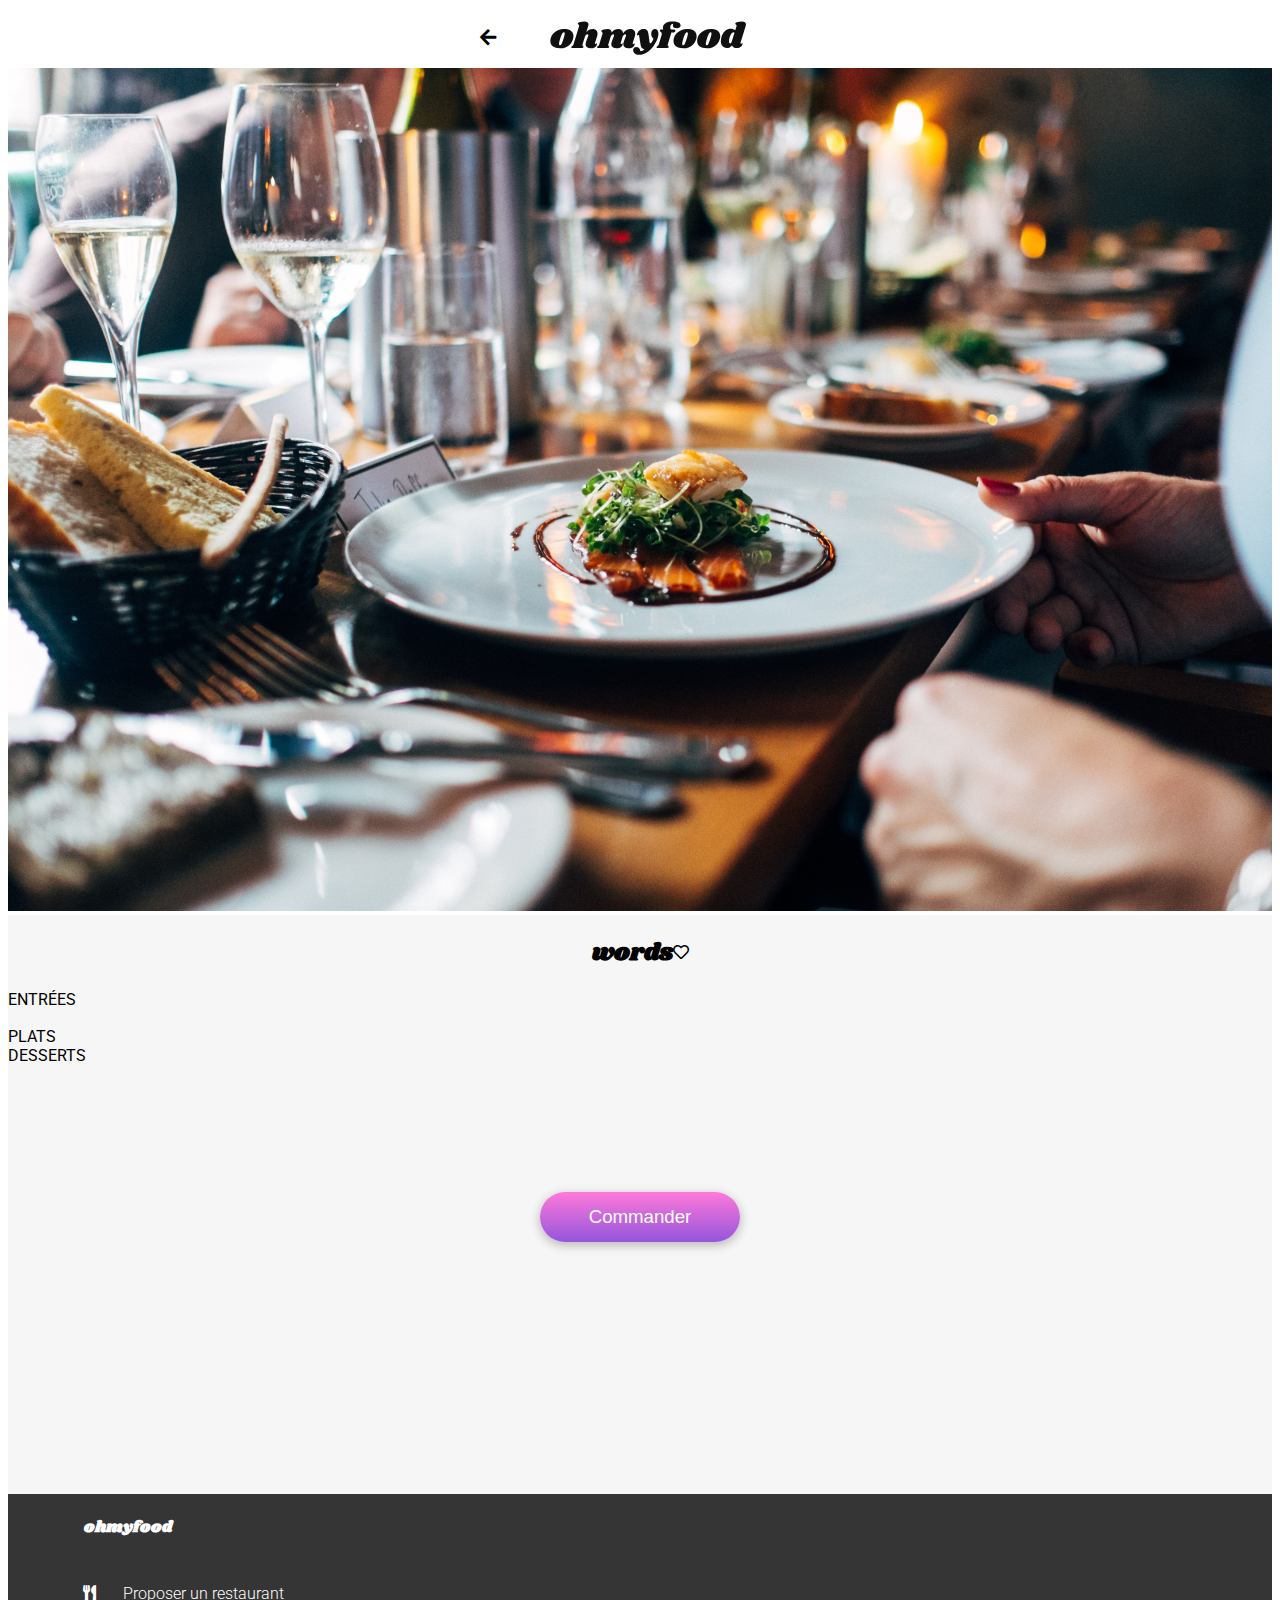
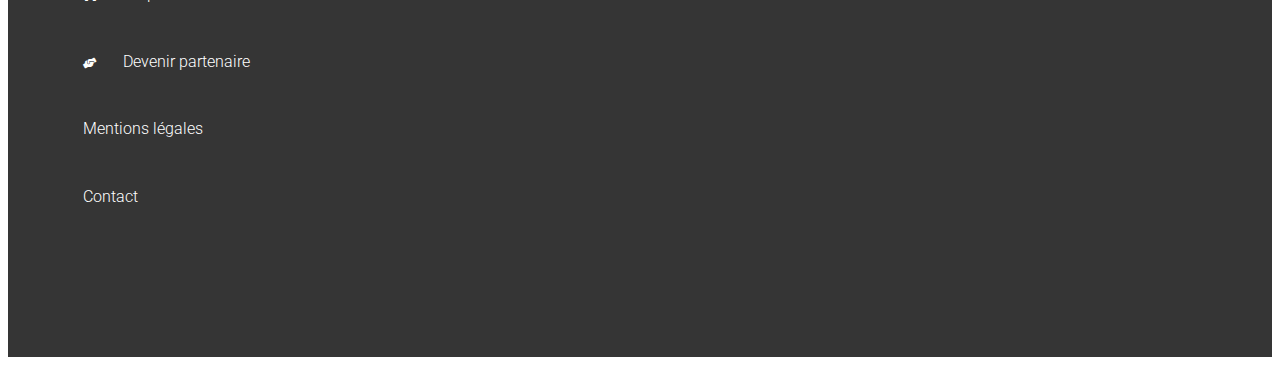
==== menu1.html @ 3f7f457a "html" ====
<!DOCTYPE html>
<html lang="en">
<head>
    <meta charset="UTF-8">
    <meta http-equiv="X-UA-Compatible" content="IE=edge">
    <meta name="viewport" content="width=device-width, initial-scale=1.0">
    <link rel="stylesheet" href="menu.css">
    <link rel="stylesheet" href="https://cdnjs.cloudflare.com/ajax/libs/font-awesome/5.15.4/css/all.min.css"
    integrity="sha512-1ycn6IcaQQ40/MKBW2W4Rhis/DbILU74C1vSrLJxCq57o941Ym01SwNsOMqvEBFlcgUa6xLiPY/NS5R+E6ztJQ=="
    crossorigin="anonymous" referrerpolicy="no-referrer" />
    <link rel="preconnect" href="https://fonts.googleapis.com"> 
    <title>Document</title>
</head>
<body>
    <header>
        <div class="head">
            <div class="return">
                <a href="index.html">
                <i class="fas fa-arrow-left i_return"></i>
                </a>
            </div>
            <img src="logo/ohmyfood@2x.svg" alt="oh my food logo">
        </div>
    </header>
    <main class="main_cont">
        <section class="menu_img">
            <img class="photo_gal" src="restaurants/jay-wennington-N_Y88TWmGwA-unsplash.jpg"/>
        </section>
        <section class="resto_menu">
            <div class="menu_header">
                <h2>words</h2>
                <i class="far fa-heart like"></i>
            </div>
            <div class="star holder">
                <div class="header">
                    ENTRÉES
                </div>
                <div class="card_hold">
                    <div class="card">
                        <h3> </h3>
                    </div>
                    <div class="card">

                    </div>
                    <div class="card">

                    </div>
                </div>
            </div>
            <div class="plats holder">
                <div class="header">
                    PLATS
                </div>
                <div class="card_hold">
                    <div class="card">

                    </div>
                    <div class="card">

                    </div>
                    <div class="card">
                        
                    </div>
                </div>
            </div>
            <div class="dess holder">
                <div class="header">
                    DESSERTS
                </div>
                <div class="card_hold">
                    <div class="card">

                    </div>
                    <div class="card">

                    </div>
                    <div class="card">
                        
                    </div>
                </div>
            </div>
            <div class="button_hold">
                <button id="button_com"> Commander</button>
            </div>
        </section>
    </main>
    <footer>
        <div class="foot">
           <div class="foot_header">
               <h4>ohmyfood</h4>
           </div>
            <div class="foot_text">
                <a href="#">
                    <i class="fas fa-utensils i_foot"></i>
                     Proposer un restaurant
                </a>
                <a href="#">
                    <i class="fas fa-hands-helping i_foot a_foot"></i>
                    Devenir partenaire
                </a>
                <a href="#">Mentions légales
                </a>
                <a href="mailto:contact@ohmyfood.eu">
                    Contact
                </a>
            </div>
        </div>
    </footer>
    
</body>
</html>
---- menu.css ----
@import url('https://fonts.googleapis.com/css2?family=Roboto:wght@100;300;500&family=Shrikhand&display=swap');

body{
    font-family: roboto;
}

.head{
    height:60px;
    position:sticky;
    display: flex;
    flex-flow: row nowrap;
    align-items: center;
    justify-content: center;
}

.return{
    position:relative;
    float: left;
    left: -54px;
}
.i_return{
    font-size: 14pt;
    color:black;
}

.main_cont{

}

.menu_img{

}

.photo_gal{
    width:100%;
    height: auto;
}

.resto_menu{
    background-color: #f6f6f6;
}

.menu_header{
    display: flex;
    flex-flow: row nowrap;
    align-items: center;
    justify-content: center;
}

.menu_header h2{
    font-family: shrikhand;
}

.like{

}

.holder{

}

.header{

}

.card_hold{

}

.card{

}

.button_hold{
    display: flex;
    justify-content: center;
    padding-bottom: 20%;
    margin-top: 10%;
}

#button_com{
    height:50px;
    width:200px;
    font-size:14pt;
    border-style: none;
    border-radius: 45px;
    color: white;
    background:linear-gradient(#FF79DA,#9356DC);
    box-shadow: 0px 3px 10px 1px #bdbdbd;
}

footer{
    width:100%;
    display: flex;
    flex-flow: column nowrap;
    align-items: center;
}

.foot{
    width: 100%;
    display: flex;
    flex-flow: column nowrap;
    background-color: #353535;
}
.foot_header{
    color:white;
    font-family: Shrikhand;
    margin-left: 6%;
}

.i_foot{
    margin-right:2%;
}

.foot a{
    text-decoration: none;
    color:white;
    margin:2%
}
.foot_text{
    display: flex;
    flex-flow: column nowrap;
    margin-left: 4%;
    padding-bottom: 10%;
    font-weight: 300;
}

.a_foot{
    font-size:8pt;
}
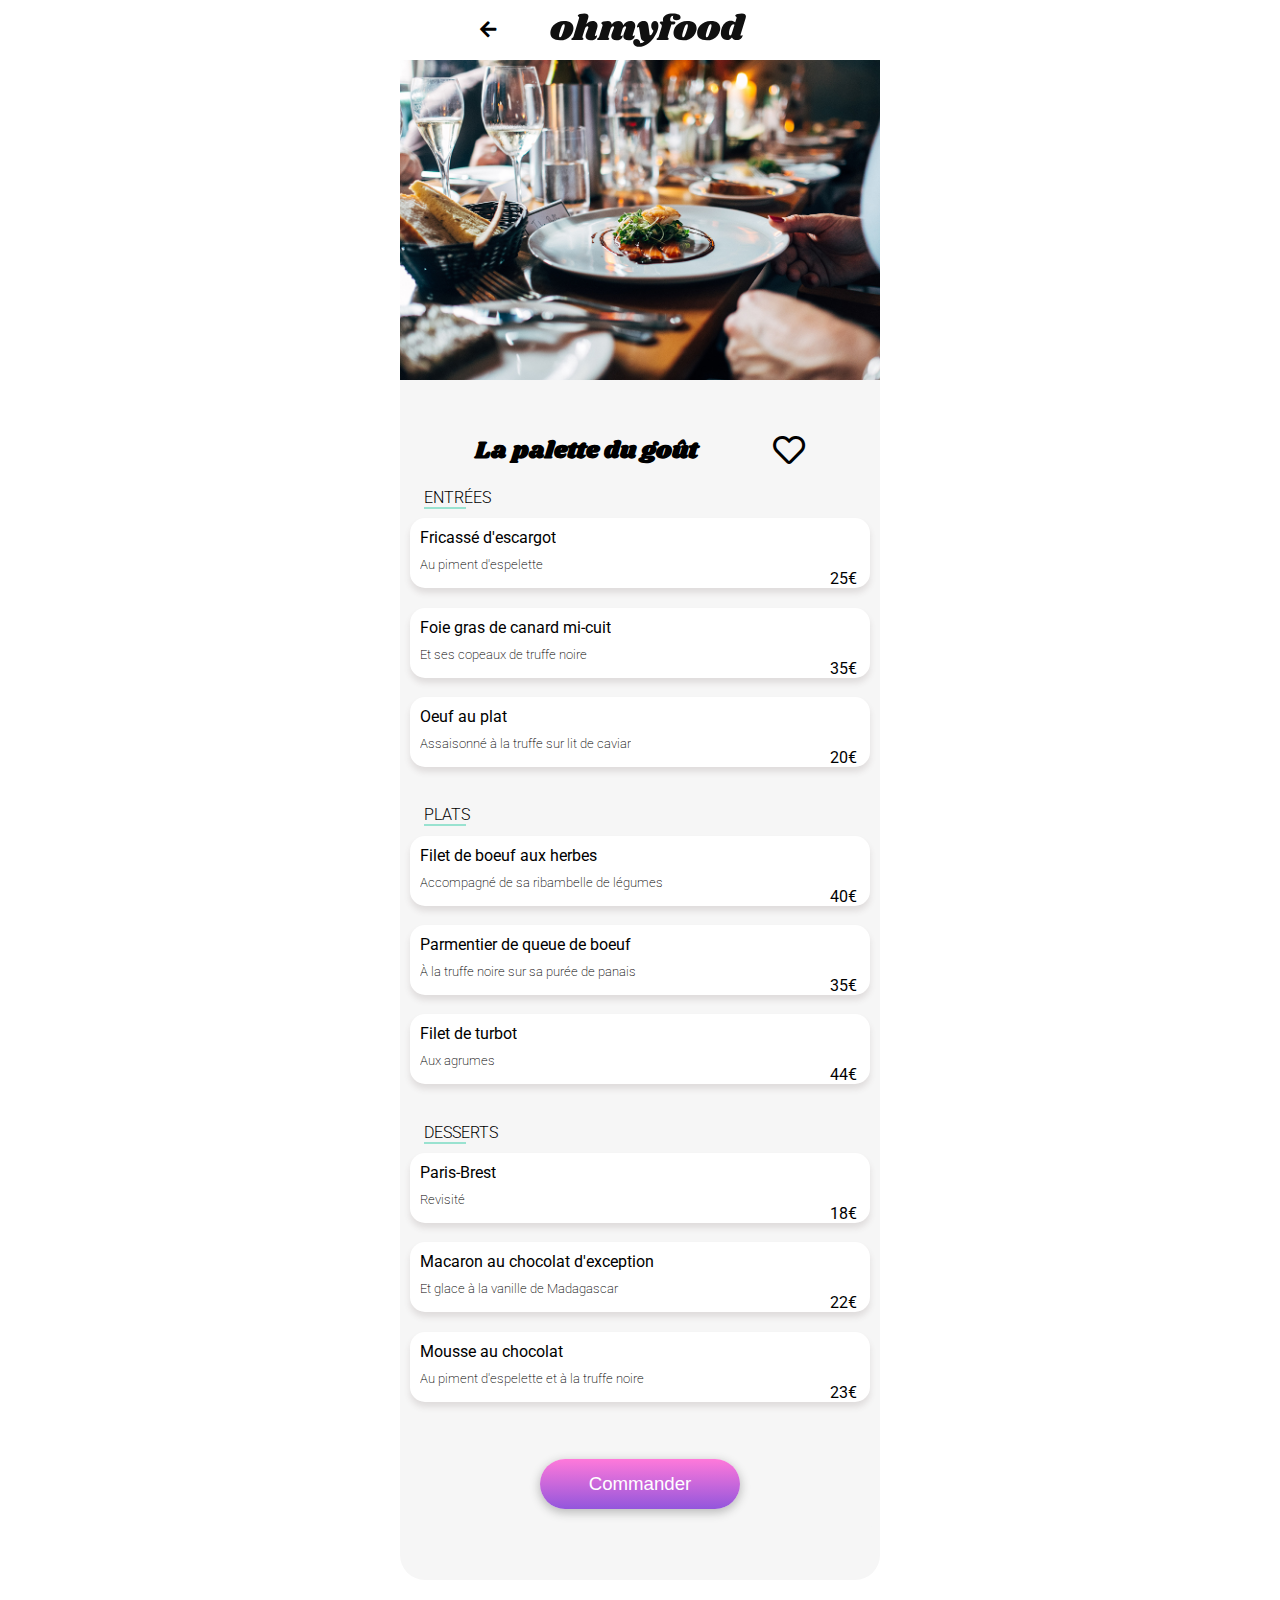
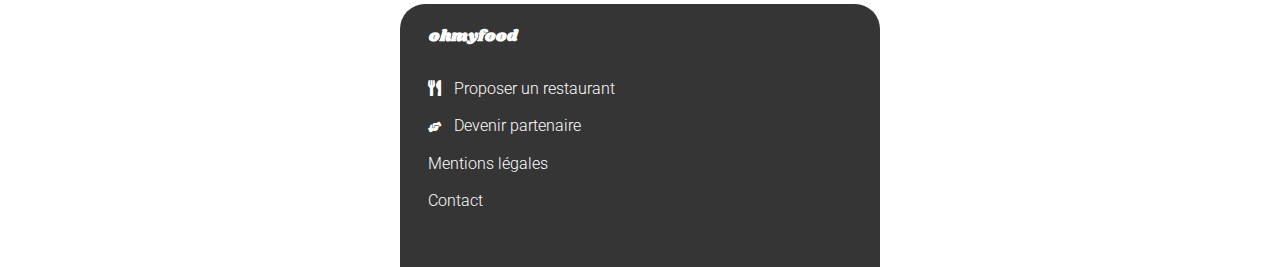
==== commit bc8ed1f1: "img size/spinner correction" ====
--- a/menu1.html
+++ b/menu1.html
@@ -9,7 +9,7 @@
     integrity="sha512-1ycn6IcaQQ40/MKBW2W4Rhis/DbILU74C1vSrLJxCq57o941Ym01SwNsOMqvEBFlcgUa6xLiPY/NS5R+E6ztJQ=="
     crossorigin="anonymous" referrerpolicy="no-referrer" />
     <link rel="preconnect" href="https://fonts.googleapis.com"> 
-    <title>Document</title>
+    <title>Ohmyfood Menu</title>
 </head>
 <body>
     <header>
@@ -28,22 +28,53 @@
         </section>
         <section class="resto_menu">
             <div class="menu_header">
-                <h2>words</h2>
-                <i class="far fa-heart like"></i>
+                <h2>La palette du goût</h2>
+                <i class="far fa-heart  fa-2x like"></i>
             </div>
             <div class="star holder">
                 <div class="header">
                     ENTRÉES
                 </div>
+                <span class="header_line"></span>
                 <div class="card_hold">
                     <div class="card">
-                        <h3> </h3>
-                    </div>
-                    <div class="card">
-
-                    </div>
-                    <div class="card">
-
+                        <div class="menu_hold">
+                        <div class="words">
+                        <h4> Fricassé d'escargot</h4>
+                        <p>Au piment d'espelette</p>
+                        </div>
+                        <span class="price">25€</span>
+                        </div>
+                        <div class="valid">
+                            <i class="fas fa-check-circle fa-2x check">
+                            </i>
+                        </div>
+                    </div>
+                    <div class="card">
+                        <div class="menu_hold">
+                        <div class="words">
+                        <h4>Foie gras de canard mi-cuit</h4>
+                        <p>Et ses copeaux de truffe noire</p>
+                        </div>
+                        <span class="price">35€</span>
+                        </div>
+                        <div class="valid">
+                            <i class="fas fa-check-circle fa-2x check">
+                            </i>
+                        </div>
+                    </div>
+                    <div class="card">
+                        <div class="menu_hold">
+                        <div class="words">
+                        <h4>Oeuf au plat</h4>
+                        <p>Assaisonné à la truffe sur lit de caviar</p>
+                        </div>
+                        <span class="price">20€</span>
+                        </div>
+                        <div class="valid">
+                            <i class="fas fa-check-circle fa-2x check">
+                            </i>
+                        </div>
                     </div>
                 </div>
             </div>
@@ -51,15 +82,46 @@
                 <div class="header">
                     PLATS
                 </div>
+                <span class="header_line"></span>
                 <div class="card_hold">
                     <div class="card">
-
-                    </div>
-                    <div class="card">
-
-                    </div>
-                    <div class="card">
-                        
+                        <div class="menu_hold">
+                        <div class="words">
+                        <h4>Filet de boeuf aux herbes</h4>
+                        <p>Accompagné de sa ribambelle de légumes</p>
+                        </div>
+                        <span class="price">40€</span>
+                        </div>
+                        <div class="valid">
+                            <i class="fas fa-check-circle fa-2x check">
+                            </i>
+                        </div>
+                    </div>
+                    <div class="card">
+                        <div class="menu_hold">
+                        <div class="words">
+                        <h4>Parmentier de queue de boeuf</h4>
+                        <p>À la truffe noire sur sa purée de panais</p>
+                        </div>
+                        <span class="price">35€</span>
+                        </div>
+                        <div class="valid">
+                            <i class="fas fa-check-circle fa-2x check">
+                            </i>
+                        </div>
+                    </div>
+                    <div class="card">
+                        <div class="menu_hold">
+                        <div class="words">
+                        <h4>Filet de turbot</h4>
+                        <p>Aux agrumes</p>
+                        </div>
+                        <span class="price">44€</span>
+                        </div>
+                        <div class="valid">
+                            <i class="fas fa-check-circle fa-2x check">
+                            </i>
+                        </div>
                     </div>
                 </div>
             </div>
@@ -67,15 +129,46 @@
                 <div class="header">
                     DESSERTS
                 </div>
+                <span class="header_line"></span>
                 <div class="card_hold">
                     <div class="card">
-
-                    </div>
-                    <div class="card">
-
-                    </div>
-                    <div class="card">
-                        
+                        <div class="menu_hold">
+                        <div class="words">
+                        <h4>Paris-Brest</h4>
+                        <p>Revisité</p>
+                        </div>
+                        <span class="price">18€</span>
+                        </div>
+                        <div class="valid">
+                            <i class="fas fa-check-circle fa-2x check">
+                            </i>
+                        </div>
+                    </div>
+                    <div class="card">
+                        <div class="menu_hold">
+                        <div class="words">
+                        <h4>Macaron au chocolat d'exception</h4>
+                        <p>Et glace à la vanille de Madagascar</p>
+                        </div>
+                        <span class="price">22€</span>
+                        </div>
+                        <div class="valid">
+                            <i class="fas fa-check-circle fa-2x check">
+                            </i>
+                        </div>
+                    </div>
+                    <div class="card">
+                        <div class="menu_hold">
+                        <div class="words">
+                        <h4>Mousse au chocolat</h4>
+                        <p>Au piment d'espelette et à la truffe noire</p>
+                        </div>
+                        <span class="price">23€</span>
+                        </div>
+                        <div class="valid">
+                            <i class="fas fa-check-circle fa-2x check">
+                            </i>
+                        </div>
                     </div>
                 </div>
             </div>
--- a/menu.css
+++ b/menu.css
@@ -2,7 +2,9 @@
 
 body{
     font-family: roboto;
-}
+    margin: 0;;
+}
+
 
 .head{
     height:60px;
@@ -18,17 +20,18 @@
     float: left;
     left: -54px;
 }
+
 .i_return{
     font-size: 14pt;
     color:black;
 }
 
 .main_cont{
-
+    background-color: #f6f6f6;
 }
 
 .menu_img{
-
+    height:400px;
 }
 
 .photo_gal{
@@ -37,14 +40,18 @@
 }
 
 .resto_menu{
-    background-color: #f6f6f6;
+    background-color:#f6f6f6;
+    position:relative;
+    top: -47px;
+    border-top-right-radius: 30px;
+    border-top-left-radius: 30px;
 }
 
 .menu_header{
     display: flex;
     flex-flow: row nowrap;
     align-items: center;
-    justify-content: center;
+    justify-content: space-evenly;
 }
 
 .menu_header h2{
@@ -56,25 +63,126 @@
 }
 
 .holder{
-
-}
-
-.header{
-
-}
-
+    display: flex;
+    flex-flow: column nowrap;
+}
+
+.header, .header_line{
+    font-weight: 300;
+    margin-left: 5%;
+}
+
+.header_line{
+    border: 1px solid #99E2D0;
+    width: 40px;
+}
+
+.plats, .dess{
+    margin-top:6%;
+}
 .card_hold{
-
+    display: flex;
+    flex-flow: column nowrap;
 }
 
 .card{
-
+    background-color: white;
+    border-radius:15px;
+    display: flex;
+    flex-flow: column wrap;
+    justify-content: space-between;
+    align-items: flex-start;
+    height:70px;
+    width:96%;
+    margin:2%;
+    box-shadow: 0px 5px 6px 0px #dfdcdc;
+    animation-name:move;
+    animation-duration: 3s;
+    overflow:hidden;
+}
+
+@keyframes move{
+    0%{opacity:0; position:relative; margin-top:10%;}
+    100%{opacity:1; position:relative; margin-top:2%;}
+
+}
+
+.menu_hold{
+    display: flex;
+    flex-flow: row nowrap;
+    justify-content:space-between;
+    align-items: self-end;
+    width:100%;
+    height:100%;
+}
+
+.words{
+    max-width:80%;
+    height:100%;
+}
+
+.card h4{
+    margin:10px;
+    font-weight: 400;
+    text-overflow: ellipsis;
+    overflow: hidden;
+    white-space: nowrap;
+}
+
+.card p{
+    margin:0;
+    margin-left:10px;
+    font-size:10pt;
+    font-weight: 200;
+    text-overflow: ellipsis;
+    overflow: hidden;
+    white-space: nowrap;
+}
+
+.price{
+    width:40px;
+}
+
+.valid{
+    width:15%;
+    height:100%;
+    color:white;
+    background-color: #99E2D0;
+    display: flex;
+    justify-content: center;
+    align-items: center;
+}
+
+.card:hover .menu_hold{
+    animation-name:down-size;
+    animation-duration:1s;
+    width:85%;
+}
+
+@keyframes down-size{
+    0%{width:100%;}
+    100%{width:85%;}
+}
+
+.card:hover .check{
+    animation-name: validation;
+    animation-duration: 1s;
+}
+
+@keyframes movespan{
+    0% {margin-right:0;}
+    100%{margin-right:2%;}
+}
+
+@keyframes validation{
+    0%{transform:rotate(360deg);}
+    100%{transform: rotate(0);}
 }
 
 .button_hold{
     display: flex;
     justify-content: center;
-    padding-bottom: 20%;
+    padding-bottom: 5%;
     margin-top: 10%;
 }
 
@@ -89,6 +197,9 @@
     box-shadow: 0px 3px 10px 1px #bdbdbd;
 }
 
+#button_com:hover{
+    background:linear-gradient(#b15398,#7640b9);
+}
 footer{
     width:100%;
     display: flex;
@@ -127,4 +238,27 @@
 
 .a_foot{
     font-size:8pt;
-}+}
+
+@media screen and (min-width:480px){
+    body{
+        margin-left: auto;
+        margin-right: auto;
+        max-width:480px;
+    }
+
+    .resto_menu{
+        margin-bottom: 5%;
+        border-radius: 25px;
+    }
+    
+    .main_cont{
+        border-bottom-left-radius: 25px;
+        border-bottom-right-radius: 25px;
+    }
+
+    .foot{
+        border-top-left-radius: 25px;
+        border-top-right-radius: 25px;
+    }
+}
